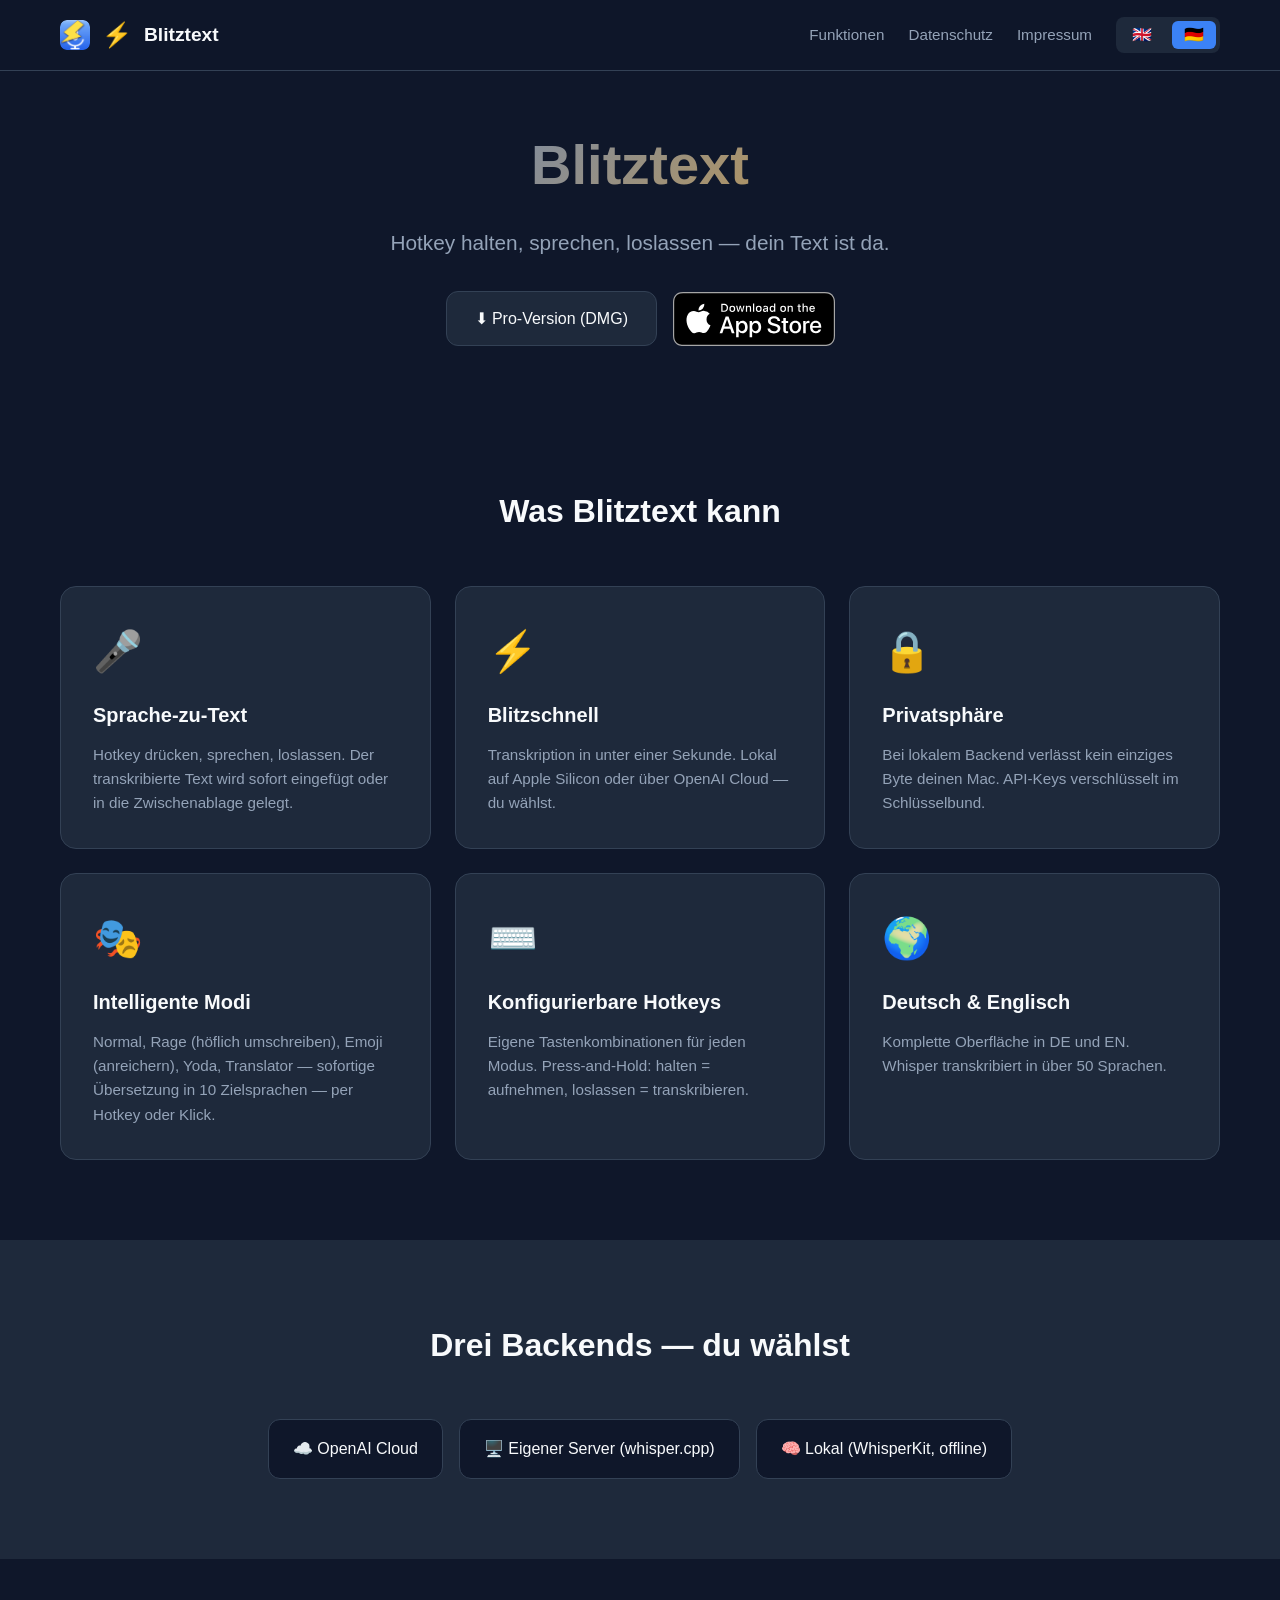
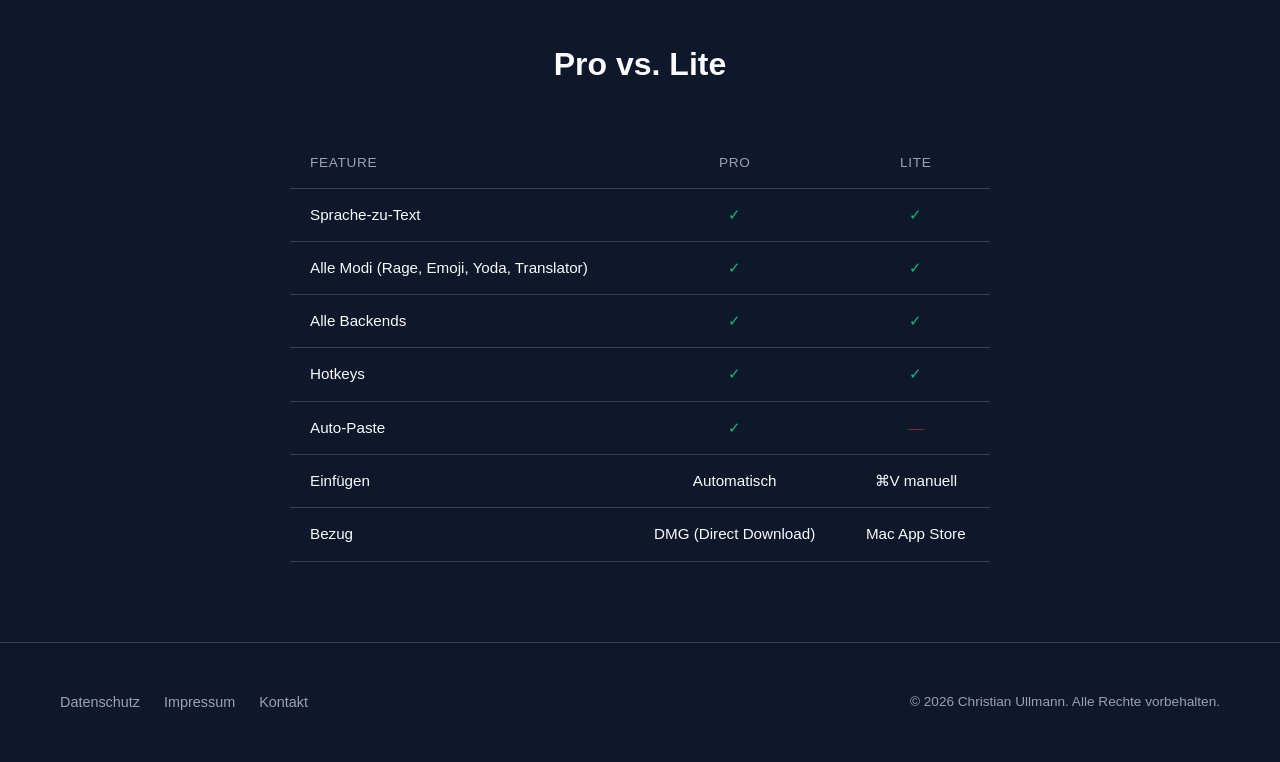
==== de/index.html @ 4a0eab32 "feat: EN als Startseite, Translator-Modus, App-Icon, App Store Badge, Flaggen, Safari-Fixes W1: EN i" ====
<!doctype html>
<html lang="de">
<head>
    <meta charset="utf-8" />
    <meta name="viewport" content="width=device-width, initial-scale=1" />
    <title>Blitztext — Spracheingabe per Hotkey f&uuml;r macOS</title>
    <meta name="description" content="Blitztext ist eine Men&uuml;leisten-App f&uuml;r macOS. Hotkey halten, sprechen, loslassen — der transkribierte Text landet direkt im aktiven Fenster." />
    <meta property="og:title" content="Blitztext — Spracheingabe per Hotkey f&uuml;r macOS" />
    <meta property="og:description" content="Hotkey halten, sprechen, loslassen. Text landet direkt im aktiven Fenster." />
    <meta property="og:type" content="website" />
    <link rel="stylesheet" href="../styles.css" />
    <link rel="alternate" hreflang="en" href="../" />
    <link rel="alternate" hreflang="de" href="./" />
</head>
<body>
    <nav>
        <div class="container">
            <a href="./" class="logo">
                <img src="../blitztext-icon-1024.png" alt="Blitztext Icon" class="logo-app-icon" />
                <span class="logo-icon">&#x26A1;</span>
                Blitztext
            </a>
            <div class="nav-links">
                <a href="#features">Funktionen</a>
                <a href="privacy.html">Datenschutz</a>
                <a href="impressum.html">Impressum</a>
                <div class="lang-switch">
                    <a href="../">&#x1F1EC;&#x1F1E7;</a>
                    <a href="./" class="active">&#x1F1E9;&#x1F1EA;</a>
                </div>
            </div>
        </div>
    </nav>

    <main>
        <section class="hero">
            <div class="container">
                <h1>Blitztext</h1>
                <p class="subtitle">Hotkey halten, sprechen, loslassen — dein Text ist da.</p>
                <div class="hero-buttons">
                    <a href="https://github.com/2000teddy/blitztext/releases" target="_blank" class="btn-pro">&#x2B07; Pro-Version (DMG)</a>
                    <a href="#" class="btn-appstore">
                        <img src="../download-on-the-app-store.svg" alt="Download on the App Store" class="app-store-badge" />
                    </a>
                </div>
            </div>
        </section>

        <section class="features" id="features">
            <div class="container">
                <h2 class="section-title">Was Blitztext kann</h2>
                <div class="features-grid">
                    <div class="feature-card">
                        <div class="feature-icon">&#x1F3A4;</div>
                        <h3>Sprache-zu-Text</h3>
                        <p>Hotkey dr&uuml;cken, sprechen, loslassen. Der transkribierte Text wird sofort eingef&uuml;gt oder in die Zwischenablage gelegt.</p>
                    </div>
                    <div class="feature-card">
                        <div class="feature-icon">&#x26A1;</div>
                        <h3>Blitzschnell</h3>
                        <p>Transkription in unter einer Sekunde. Lokal auf Apple Silicon oder &uuml;ber OpenAI Cloud — du w&auml;hlst.</p>
                    </div>
                    <div class="feature-card">
                        <div class="feature-icon">&#x1F512;</div>
                        <h3>Privatsph&auml;re</h3>
                        <p>Bei lokalem Backend verl&auml;sst kein einziges Byte deinen Mac. API-Keys verschl&uuml;sselt im Schl&uuml;sselbund.</p>
                    </div>
                    <div class="feature-card">
                        <div class="feature-icon">&#x1F3AD;</div>
                        <h3>Intelligente Modi</h3>
                        <p>Normal, Rage (h&ouml;flich umschreiben), Emoji (anreichern), Yoda, Translator — sofortige &Uuml;bersetzung in 10 Zielsprachen — per Hotkey oder Klick.</p>
                    </div>
                    <div class="feature-card">
                        <div class="feature-icon">&#x2328;&#xFE0F;</div>
                        <h3>Konfigurierbare Hotkeys</h3>
                        <p>Eigene Tastenkombinationen f&uuml;r jeden Modus. Press-and-Hold: halten = aufnehmen, loslassen = transkribieren.</p>
                    </div>
                    <div class="feature-card">
                        <div class="feature-icon">&#x1F30D;</div>
                        <h3>Deutsch &amp; Englisch</h3>
                        <p>Komplette Oberfl&auml;che in DE und EN. Whisper transkribiert in &uuml;ber 50 Sprachen.</p>
                    </div>
                </div>
            </div>
        </section>

        <section class="backends">
            <div class="container">
                <h2 class="section-title">Drei Backends — du w&auml;hlst</h2>
                <div class="backends-list">
                    <div class="backend-item"><span>&#x2601;&#xFE0F; OpenAI Cloud</span></div>
                    <div class="backend-item"><span>&#x1F5A5;&#xFE0F; Eigener Server (whisper.cpp)</span></div>
                    <div class="backend-item"><span>&#x1F9E0; Lokal (WhisperKit, offline)</span></div>
                </div>
            </div>
        </section>

        <section class="comparison">
            <div class="container">
                <h2 class="section-title">Pro vs. Lite</h2>
                <table>
                    <tr><th>Feature</th><th>Pro</th><th>Lite</th></tr>
                    <tr><td>Sprache-zu-Text</td><td class="check">&#x2713;</td><td class="check">&#x2713;</td></tr>
                    <tr><td>Alle Modi (Rage, Emoji, Yoda, Translator)</td><td class="check">&#x2713;</td><td class="check">&#x2713;</td></tr>
                    <tr><td>Alle Backends</td><td class="check">&#x2713;</td><td class="check">&#x2713;</td></tr>
                    <tr><td>Hotkeys</td><td class="check">&#x2713;</td><td class="check">&#x2713;</td></tr>
                    <tr><td>Auto-Paste</td><td class="check">&#x2713;</td><td class="cross">—</td></tr>
                    <tr><td>Einf&uuml;gen</td><td>Automatisch</td><td>&#x2318;V manuell</td></tr>
                    <tr><td>Bezug</td><td>DMG (Direct Download)</td><td>Mac App Store</td></tr>
                </table>
            </div>
        </section>
    </main>

    <footer>
        <div class="container">
            <div class="footer-content">
                <div class="footer-links">
                    <a href="privacy.html">Datenschutz</a>
                    <a href="impressum.html">Impressum</a>
                    <a href="mailto:axxsys@gmail.com">Kontakt</a>
                </div>
                <p class="copyright">&copy; 2026 Christian Ullmann. Alle Rechte vorbehalten.</p>
            </div>
        </div>
    </footer>
</body>
</html>
---- styles.css ----
/* Blitztext — Website Styles */

:root {
    --primary-color: #3b82f6;
    --primary-dark: #2563eb;
    --secondary-color: #f59e0b;
    --background: #0f172a;
    --surface: #1e293b;
    --surface-light: #334155;
    --text-primary: #f8fafc;
    --text-secondary: #94a3b8;
    --accent-green: #10b981;
    --accent-red: #ef4444;
}

* {
    margin: 0;
    padding: 0;
    box-sizing: border-box;
}

body {
    font-family: -apple-system, BlinkMacSystemFont, 'SF Pro Display', 'Segoe UI', Roboto, sans-serif;
    background: var(--background);
    color: var(--text-primary);
    line-height: 1.6;
}

.container {
    max-width: 1200px;
    margin: 0 auto;
    padding: 0 20px;
}

/* Navigation */
nav {
    background: rgba(15, 23, 42, 0.95);
    -webkit-backdrop-filter: blur(10px);
    backdrop-filter: blur(10px);
    position: fixed;
    top: 0;
    left: 0;
    right: 0;
    z-index: 100;
    border-bottom: 1px solid var(--surface-light);
}

nav .container {
    display: -webkit-flex;
    display: flex;
    -webkit-justify-content: space-between;
    justify-content: space-between;
    -webkit-align-items: center;
    align-items: center;
    padding: 16px 20px;
}

.logo {
    display: -webkit-flex;
    display: flex;
    -webkit-align-items: center;
    align-items: center;
    gap: 12px;
    text-decoration: none;
    color: var(--text-primary);
    font-weight: 600;
    font-size: 1.2rem;
}

.logo-app-icon {
    width: 30px;
    height: 30px;
    border-radius: 7px;
    object-fit: cover;
}

.logo-icon {
    font-size: 1.5rem;
}

.nav-links {
    display: -webkit-flex;
    display: flex;
    gap: 24px;
    -webkit-align-items: center;
    align-items: center;
}

.nav-links a {
    color: var(--text-secondary);
    text-decoration: none;
    -webkit-transition: color 0.2s;
    transition: color 0.2s;
    font-size: 0.95rem;
}

.nav-links a:hover {
    color: var(--primary-color);
}

.lang-switch {
    display: -webkit-flex;
    display: flex;
    gap: 8px;
    padding: 4px;
    background: var(--surface);
    border-radius: 8px;
}

.lang-switch a {
    padding: 6px 12px;
    border-radius: 6px;
    font-size: 1rem;
    line-height: 1;
}

.lang-switch a.active {
    background: var(--primary-color);
    color: white;
}

/* Hero Section */
.hero {
    padding: 120px 0 60px;
    text-align: center;
}

.hero-banner {
    width: 100%;
    max-width: 900px;
    border-radius: 20px;
    box-shadow: 0 25px 50px rgba(0, 0, 0, 0.5);
    margin-bottom: 40px;
}

.hero h1 {
    font-size: 3.5rem;
    font-weight: 700;
    margin-bottom: 16px;
    background: -webkit-linear-gradient(135deg, var(--primary-color), var(--secondary-color));
    background: linear-gradient(135deg, var(--primary-color), var(--secondary-color));
    -webkit-background-clip: text;
    -webkit-text-fill-color: transparent;
    background-clip: text;
}

.hero .subtitle {
    font-size: 1.3rem;
    color: var(--text-secondary);
    max-width: 600px;
    margin: 0 auto 32px;
}

.hero-buttons {
    display: -webkit-flex;
    display: flex;
    -webkit-justify-content: center;
    justify-content: center;
    gap: 16px;
    -webkit-flex-wrap: wrap;
    flex-wrap: wrap;
    -webkit-align-items: center;
    align-items: center;
}

.app-store-badge {
    height: 54px;
    -webkit-transition: -webkit-transform 0.2s;
    transition: transform 0.2s;
}

.btn-appstore {
    display: -webkit-inline-flex;
    display: inline-flex;
    -webkit-align-items: center;
    align-items: center;
    text-decoration: none;
}

.btn-appstore:hover .app-store-badge {
    -webkit-transform: scale(1.05);
    transform: scale(1.05);
}

.btn-pro {
    display: -webkit-inline-flex;
    display: inline-flex;
    -webkit-align-items: center;
    align-items: center;
    gap: 8px;
    padding: 14px 28px;
    background: var(--surface);
    color: var(--text-primary);
    text-decoration: none;
    border-radius: 12px;
    border: 1px solid var(--surface-light);
    font-size: 1rem;
    font-weight: 500;
    -webkit-transition: -webkit-transform 0.2s, background 0.2s;
    transition: transform 0.2s, background 0.2s;
}

.btn-pro:hover {
    -webkit-transform: scale(1.05);
    transform: scale(1.05);
    background: var(--surface-light);
}

/* Features Section */
.features {
    padding: 80px 0;
}

.section-title {
    text-align: center;
    font-size: 2rem;
    margin-bottom: 48px;
}

.features-grid {
    display: -ms-grid;
    display: grid;
    grid-template-columns: repeat(auto-fit, minmax(280px, 1fr));
    gap: 24px;
}

.feature-card {
    background: var(--surface);
    border-radius: 16px;
    padding: 32px;
    border: 1px solid var(--surface-light);
    -webkit-transition: -webkit-transform 0.2s, box-shadow 0.2s;
    transition: transform 0.2s, box-shadow 0.2s;
}

.feature-card:hover {
    -webkit-transform: translateY(-4px);
    transform: translateY(-4px);
    box-shadow: 0 12px 40px rgba(0, 0, 0, 0.3);
}

.feature-icon {
    font-size: 2.5rem;
    margin-bottom: 16px;
}

.feature-card h3 {
    font-size: 1.25rem;
    margin-bottom: 12px;
}

.feature-card p {
    color: var(--text-secondary);
    font-size: 0.95rem;
}

/* Backends Section */
.backends {
    padding: 80px 0;
    background: var(--surface);
}

.backends-list {
    display: -webkit-flex;
    display: flex;
    -webkit-flex-wrap: wrap;
    flex-wrap: wrap;
    -webkit-justify-content: center;
    justify-content: center;
    gap: 16px;
    margin-top: 32px;
}

.backend-item {
    background: var(--background);
    border-radius: 12px;
    padding: 16px 24px;
    border: 1px solid var(--surface-light);
    font-size: 1rem;
}

.backends-grid {
    display: -ms-grid;
    display: grid;
    grid-template-columns: repeat(auto-fit, minmax(300px, 1fr));
    gap: 24px;
    margin-top: 32px;
}

.backend-card {
    background: var(--background);
    border-radius: 16px;
    padding: 32px;
    border: 1px solid var(--surface-light);
}

.backend-card h3 {
    font-size: 1.2rem;
    margin-bottom: 12px;
}

.backend-card p {
    color: var(--text-secondary);
    font-size: 0.95rem;
}

.badge {
    display: inline-block;
    padding: 4px 10px;
    border-radius: 6px;
    font-size: 0.75rem;
    font-weight: 600;
    margin-bottom: 12px;
}

.badge-cloud { background: rgba(59, 130, 246, 0.2); color: var(--primary-color); }
.badge-local { background: rgba(16, 185, 129, 0.2); color: var(--accent-green); }
.badge-custom { background: rgba(245, 158, 11, 0.2); color: var(--secondary-color); }

/* Comparison Section */
.comparison {
    padding: 80px 0;
}

.comparison table,
table {
    max-width: 700px;
    margin: 32px auto 0;
    border-collapse: collapse;
    width: 100%;
}

.comparison th,
.comparison td {
    padding: 14px 20px;
    text-align: left;
    border-bottom: 1px solid var(--surface-light);
    font-size: 0.95rem;
}

.comparison th {
    color: var(--text-secondary);
    font-weight: 400;
    font-size: 0.85rem;
    text-transform: uppercase;
    letter-spacing: 0.05em;
}

.comparison td:nth-child(2),
.comparison td:nth-child(3) {
    text-align: center;
}

.comparison th:nth-child(2),
.comparison th:nth-child(3) {
    text-align: center;
}

.comparison-table {
    max-width: 700px;
    margin: 32px auto 0;
    border-collapse: collapse;
    width: 100%;
}

.comparison-table th,
.comparison-table td {
    padding: 14px 20px;
    text-align: left;
    border-bottom: 1px solid var(--surface-light);
    font-size: 0.95rem;
}

.comparison-table th {
    color: var(--text-secondary);
    font-weight: 400;
    font-size: 0.85rem;
    text-transform: uppercase;
    letter-spacing: 0.05em;
}

.comparison-table td:nth-child(2),
.comparison-table td:nth-child(3) {
    text-align: center;
}

.comparison-table th:nth-child(2),
.comparison-table th:nth-child(3) {
    text-align: center;
}

.check { color: var(--accent-green); }
.cross { color: var(--accent-red); opacity: 0.5; }

/* Footer */
footer {
    padding: 48px 0;
    border-top: 1px solid var(--surface-light);
}

.footer-content {
    display: -webkit-flex;
    display: flex;
    -webkit-justify-content: space-between;
    justify-content: space-between;
    -webkit-align-items: center;
    align-items: center;
    -webkit-flex-wrap: wrap;
    flex-wrap: wrap;
    gap: 24px;
}

.footer-links {
    display: -webkit-flex;
    display: flex;
    gap: 24px;
}

.footer-links a {
    color: var(--text-secondary);
    text-decoration: none;
    font-size: 0.9rem;
    -webkit-transition: color 0.2s;
    transition: color 0.2s;
}

.footer-links a:hover {
    color: var(--primary-color);
}

.copyright {
    color: var(--text-secondary);
    font-size: 0.85rem;
}

/* Policy / Impressum Page */
.policy-page {
    padding: 120px 0 60px;
    max-width: 800px;
    margin: 0 auto;
}

.policy-page h1 {
    font-size: 2.5rem;
    margin-bottom: 16px;
}

.policy-page .last-updated {
    color: var(--text-secondary);
    margin-bottom: 48px;
}

.policy-page h2 {
    font-size: 1.5rem;
    margin-top: 40px;
    margin-bottom: 16px;
    color: var(--primary-color);
}

.policy-page h3 {
    font-size: 1.15rem;
    margin-top: 28px;
    margin-bottom: 12px;
}

.policy-page p,
.policy-page li {
    color: var(--text-secondary);
    margin-bottom: 16px;
}

.policy-page ul {
    padding-left: 24px;
    margin-bottom: 24px;
}

.policy-page li {
    margin-bottom: 8px;
}

.policy-page a {
    color: var(--primary-color);
}

.policy-page strong {
    color: var(--text-primary);
}

.policy-page blockquote {
    background: var(--surface);
    border-left: 3px solid var(--secondary-color);
    border-radius: 0 12px 12px 0;
    padding: 16px 20px;
    margin: 24px 0;
    font-size: 0.9rem;
    color: var(--text-secondary);
}

.policy-page table {
    width: 100%;
    border-collapse: collapse;
    margin: 16px 0 24px;
}

.policy-page th,
.policy-page td {
    padding: 10px 14px;
    text-align: left;
    border: 1px solid var(--surface-light);
    font-size: 0.9rem;
    color: var(--text-secondary);
}

.policy-page th {
    background: var(--surface);
    color: var(--text-primary);
    font-weight: 600;
    white-space: nowrap;
    width: 160px;
}

.notice-box {
    background: var(--surface);
    border-left: 3px solid var(--secondary-color);
    border-radius: 0 12px 12px 0;
    padding: 16px 20px;
    margin: 24px 0;
    font-size: 0.9rem;
    color: var(--text-secondary);
}

.notice-box strong {
    color: var(--secondary-color);
}

.contact-box {
    background: var(--surface);
    border-radius: 12px;
    padding: 24px;
    margin-top: 32px;
    border: 1px solid var(--surface-light);
}

.contact-box a {
    color: var(--primary-color);
}

.back-link {
    display: inline-block;
    margin-top: 40px;
    color: var(--primary-color);
    text-decoration: none;
    font-size: 0.95rem;
}

.back-link:hover {
    text-decoration: underline;
}

/* Responsive */
@media (max-width: 768px) {
    .hero h1 {
        font-size: 2rem;
    }

    .hero .subtitle {
        font-size: 1.1rem;
    }

    nav .container {
        -webkit-flex-direction: column;
        flex-direction: column;
        gap: 16px;
    }

    .nav-links {
        -webkit-flex-wrap: wrap;
        flex-wrap: wrap;
        -webkit-justify-content: center;
        justify-content: center;
    }

    .footer-content {
        -webkit-flex-direction: column;
        flex-direction: column;
        text-align: center;
    }

    .footer-links {
        -webkit-flex-wrap: wrap;
        flex-wrap: wrap;
        -webkit-justify-content: center;
        justify-content: center;
    }

    .hero-buttons {
        -webkit-flex-direction: column;
        flex-direction: column;
        -webkit-align-items: center;
        align-items: center;
    }

    .comparison-table {
        font-size: 0.85rem;
    }

    .comparison-table th,
    .comparison-table td {
        padding: 10px 12px;
    }
}
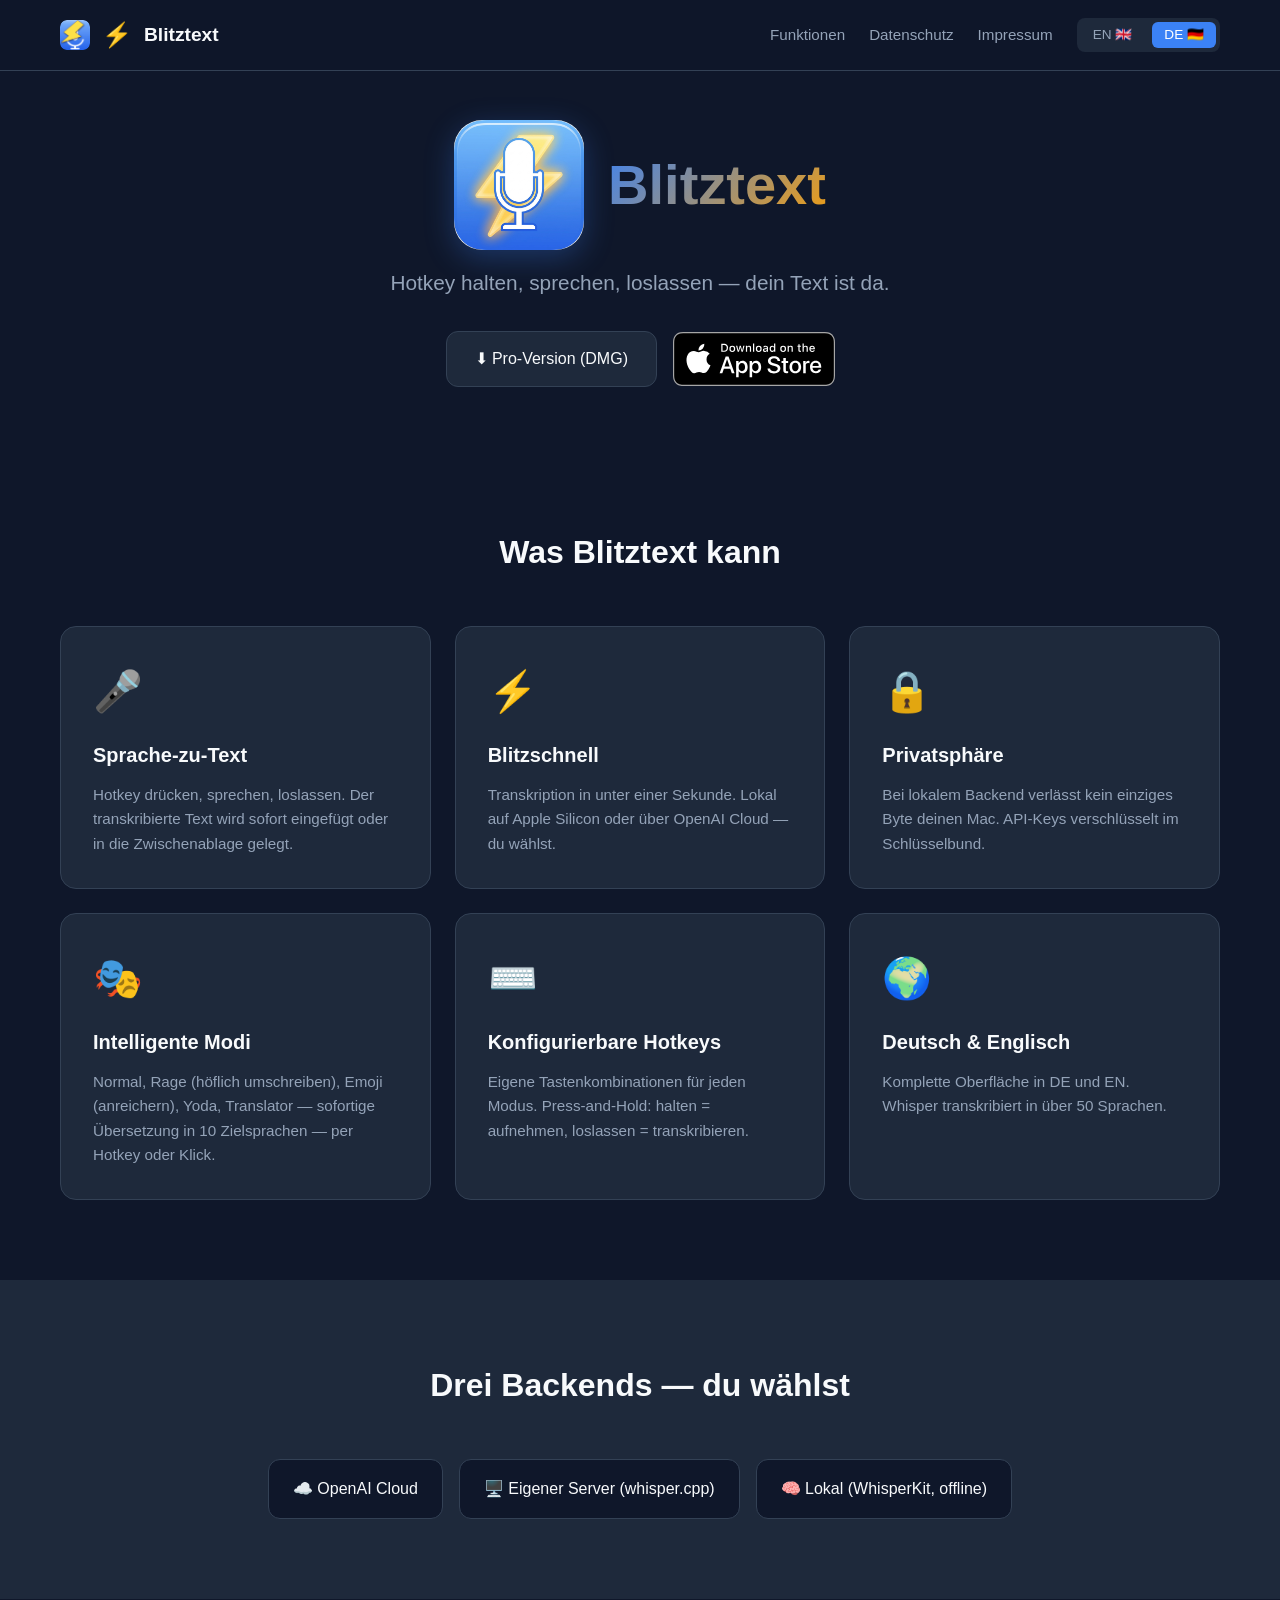
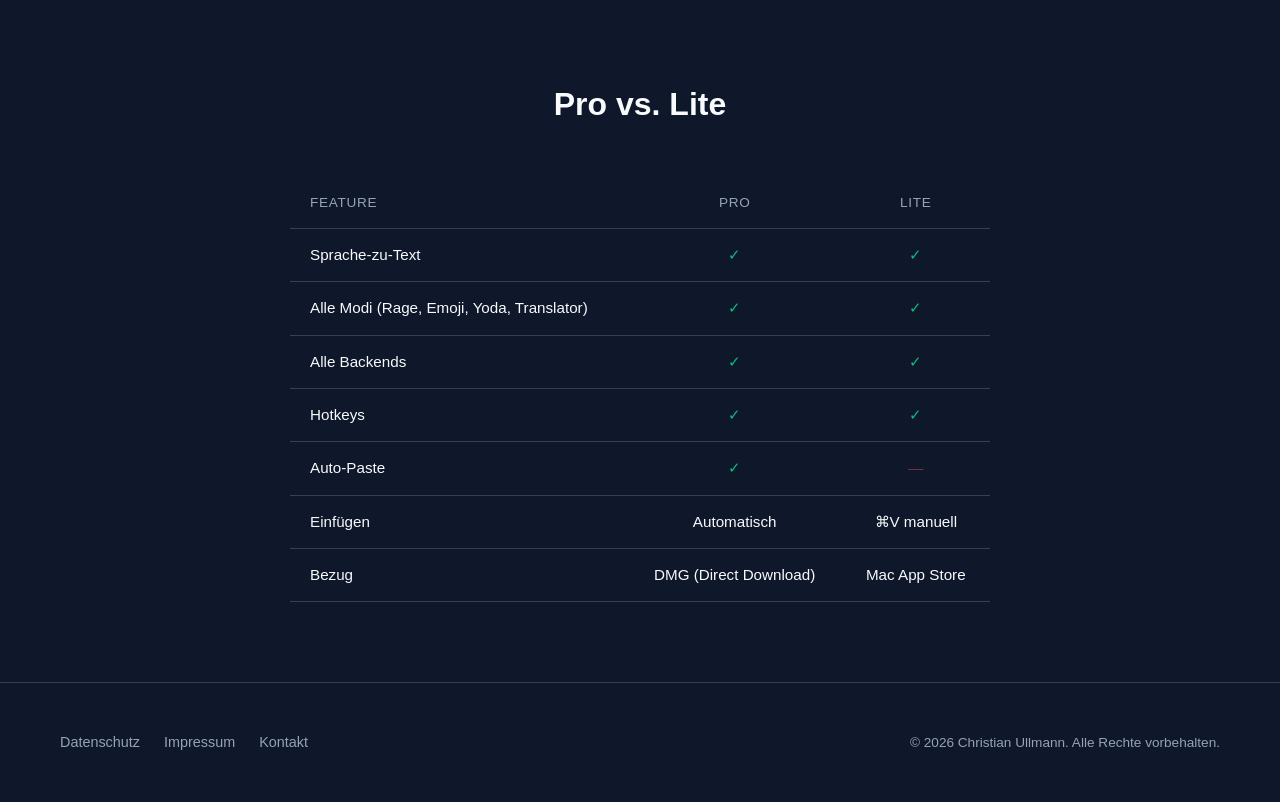
==== commit c9daff63: "feat: Hero App-Icon + Sprachwechsel verbessert - App-Icon (blitztext-app-icon.png) vor der Hero-Uebe" ====
--- a/de/index.html
+++ b/de/index.html
@@ -25,8 +25,8 @@
                 <a href="privacy.html">Datenschutz</a>
                 <a href="impressum.html">Impressum</a>
                 <div class="lang-switch">
-                    <a href="../">&#x1F1EC;&#x1F1E7;</a>
-                    <a href="./" class="active">&#x1F1E9;&#x1F1EA;</a>
+                    <a href="../">EN &#x1F1EC;&#x1F1E7;</a>
+                    <a href="./" class="active">DE &#x1F1E9;&#x1F1EA;</a>
                 </div>
             </div>
         </div>
@@ -35,7 +35,10 @@
     <main>
         <section class="hero">
             <div class="container">
-                <h1>Blitztext</h1>
+                <div class="hero-title-row">
+                    <img src="../blitztext-app-icon.png" alt="Blitztext App Icon" class="hero-app-icon" />
+                    <h1>Blitztext</h1>
+                </div>
                 <p class="subtitle">Hotkey halten, sprechen, loslassen — dein Text ist da.</p>
                 <div class="hero-buttons">
                     <a href="https://github.com/2000teddy/blitztext/releases" target="_blank" class="btn-pro">&#x2B07; Pro-Version (DMG)</a>
--- a/styles.css
+++ b/styles.css
@@ -110,8 +110,18 @@
 .lang-switch a {
     padding: 6px 12px;
     border-radius: 6px;
-    font-size: 1rem;
+    font-size: 0.85rem;
+    font-weight: 500;
     line-height: 1;
+    white-space: nowrap;
+    color: var(--text-secondary);
+    -webkit-transition: background 0.2s, color 0.2s;
+    transition: background 0.2s, color 0.2s;
+}
+
+.lang-switch a:hover {
+    background: var(--surface-light);
+    color: var(--text-primary);
 }
 
 .lang-switch a.active {
@@ -123,6 +133,26 @@
 .hero {
     padding: 120px 0 60px;
     text-align: center;
+}
+
+.hero-title-row {
+    display: -webkit-flex;
+    display: flex;
+    -webkit-align-items: center;
+    align-items: center;
+    -webkit-justify-content: center;
+    justify-content: center;
+    gap: 24px;
+    margin-bottom: 16px;
+}
+
+.hero-app-icon {
+    width: 130px;
+    height: 130px;
+    border-radius: 28px;
+    object-fit: cover;
+    flex-shrink: 0;
+    box-shadow: 0 8px 30px rgba(59, 130, 246, 0.3);
 }
 
 .hero-banner {
@@ -136,7 +166,7 @@
 .hero h1 {
     font-size: 3.5rem;
     font-weight: 700;
-    margin-bottom: 16px;
+    margin-bottom: 0;
     background: -webkit-linear-gradient(135deg, var(--primary-color), var(--secondary-color));
     background: linear-gradient(135deg, var(--primary-color), var(--secondary-color));
     -webkit-background-clip: text;
@@ -559,6 +589,18 @@
 
 /* Responsive */
 @media (max-width: 768px) {
+    .hero-title-row {
+        -webkit-flex-direction: column;
+        flex-direction: column;
+        gap: 16px;
+    }
+
+    .hero-app-icon {
+        width: 100px;
+        height: 100px;
+        border-radius: 22px;
+    }
+
     .hero h1 {
         font-size: 2rem;
     }
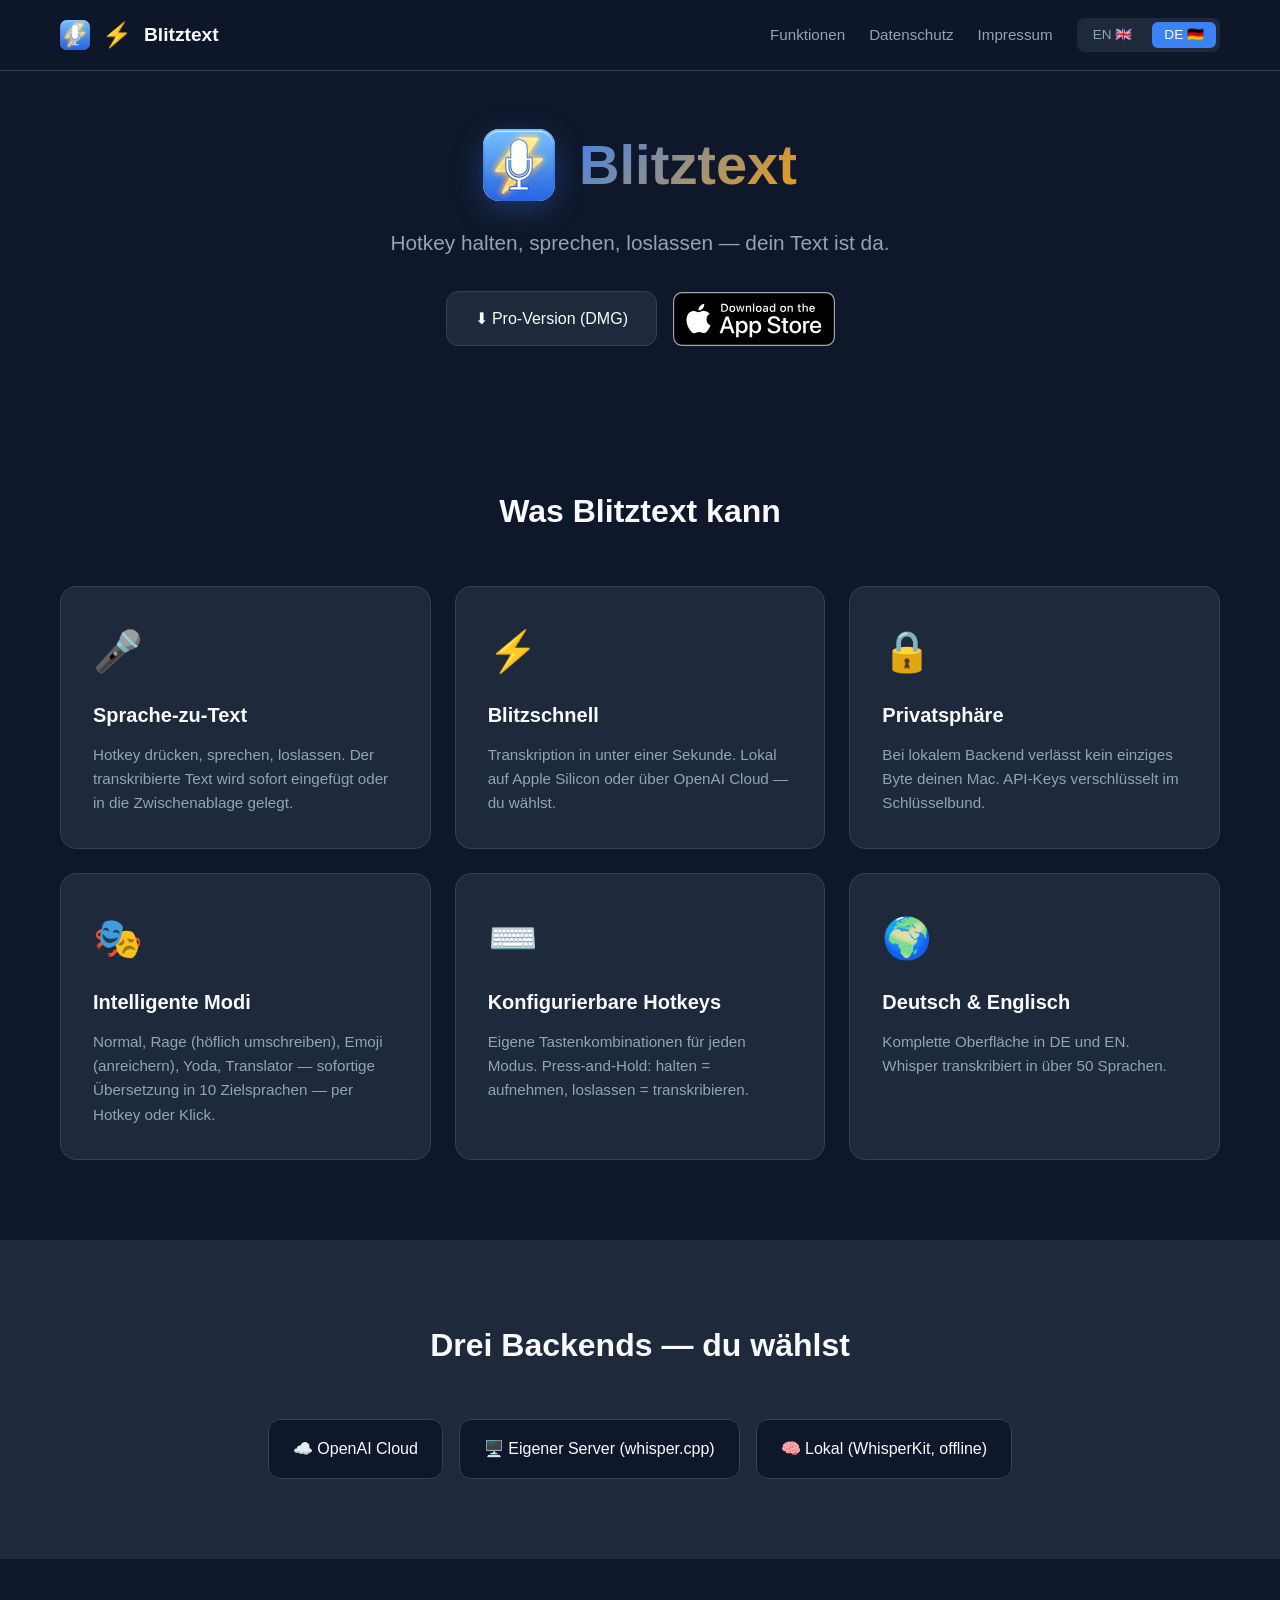
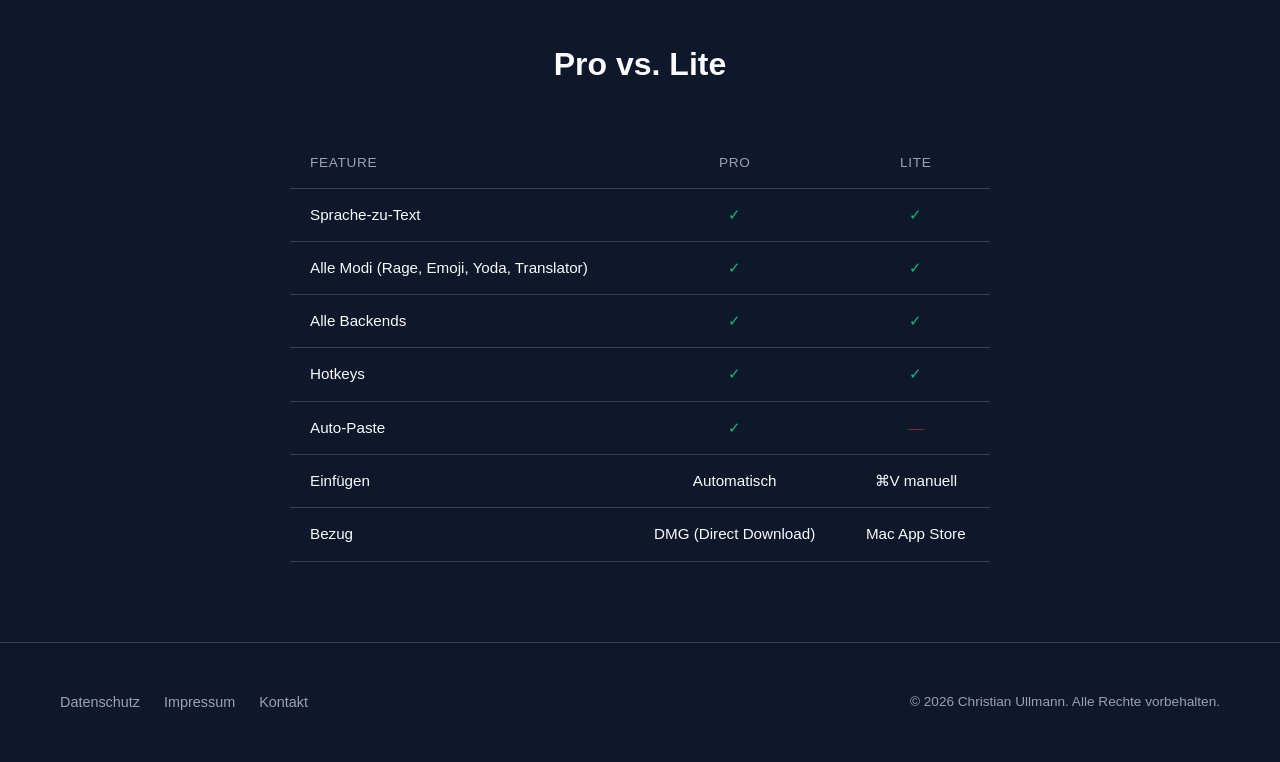
==== commit 0c9294fb: "fix: hässliches Nav-Icon durch korrektes App-Icon ersetzt" ====
--- a/de/index.html
+++ b/de/index.html
@@ -16,7 +16,7 @@
     <nav>
         <div class="container">
             <a href="./" class="logo">
-                <img src="../blitztext-icon-1024.png" alt="Blitztext Icon" class="logo-app-icon" />
+                <img src="../blitztext-nav-icon.png" alt="Blitztext Icon" class="logo-app-icon" />
                 <span class="logo-icon">&#x26A1;</span>
                 Blitztext
             </a>
--- a/styles.css
+++ b/styles.css
@@ -147,9 +147,9 @@
 }
 
 .hero-app-icon {
-    width: 130px;
-    height: 130px;
-    border-radius: 28px;
+    width: 72px;
+    height: 72px;
+    border-radius: 16px;
     object-fit: cover;
     flex-shrink: 0;
     box-shadow: 0 8px 30px rgba(59, 130, 246, 0.3);
@@ -596,9 +596,9 @@
     }
 
     .hero-app-icon {
-        width: 100px;
-        height: 100px;
-        border-radius: 22px;
+        width: 60px;
+        height: 60px;
+        border-radius: 14px;
     }
 
     .hero h1 {
